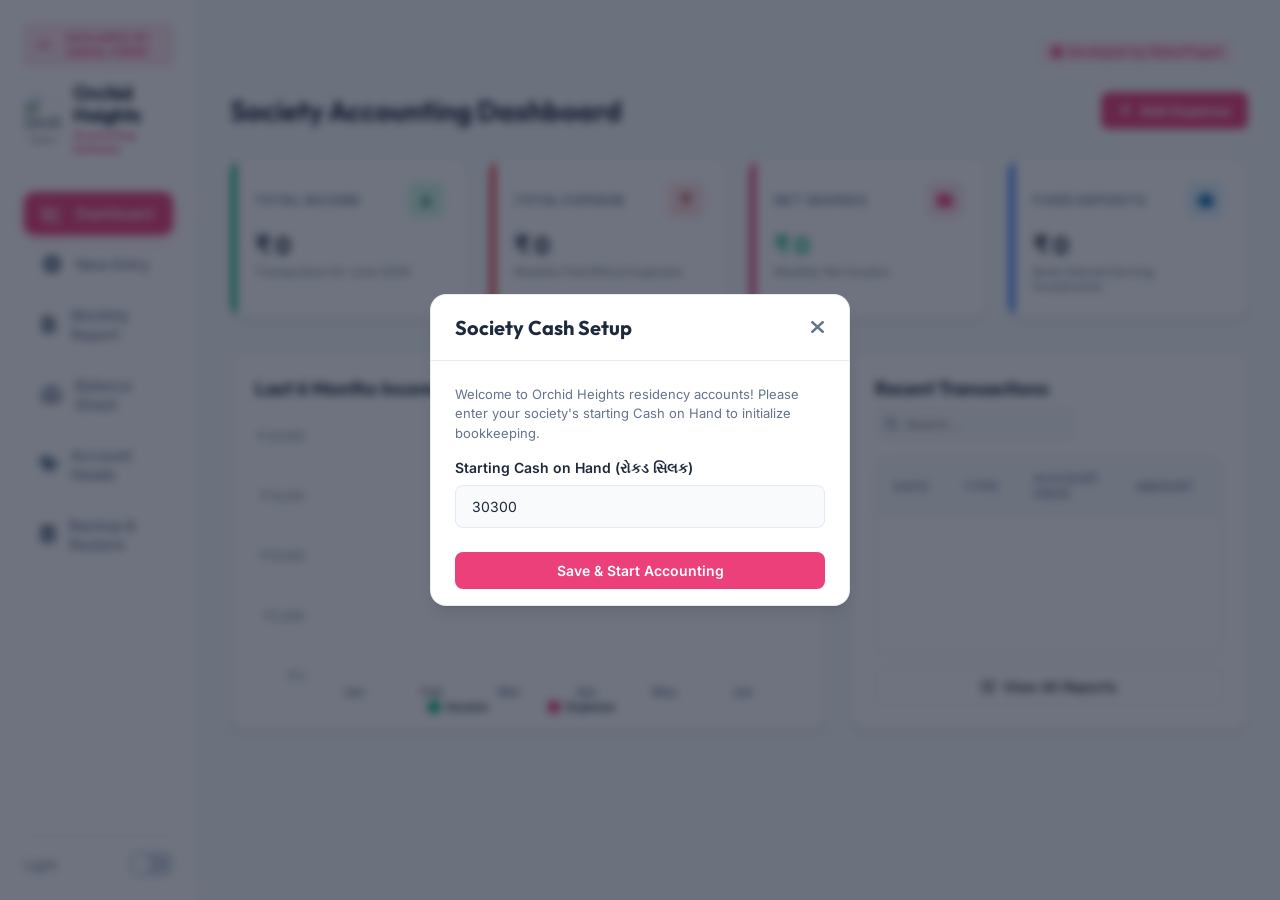
==== index.html @ fc035789 "Initial commit of Orchid Heights Accounting codebase" ====
<!DOCTYPE html>
<html lang="en">
<head>
    <meta charset="UTF-8">
    <meta name="viewport" content="width=device-width, initial-scale=1.0">
    <title>🌸 Orchid Heights Accounting Software</title>
    <!-- Icons and Font Linkages -->
    <link rel="stylesheet" href="https://cdnjs.cloudflare.com/ajax/libs/font-awesome/6.4.0/css/all.min.css">
    <link rel="stylesheet" href="css/style.css">
    
    <!-- SheetJS CDN for Excel (.xlsx) sheet parsing and creation -->
    <script src="https://cdn.jsdelivr.net/npm/xlsx@0.18.5/dist/xlsx.full.min.js"></script>
    
    <!-- jsPDF and jspdf-autotable CDN for PDF generation and preview -->
    <script src="https://cdnjs.cloudflare.com/ajax/libs/jspdf/2.5.1/jspdf.umd.min.js"></script>
    <script src="https://cdnjs.cloudflare.com/ajax/libs/jspdf-autotable/3.5.31/jspdf.plugin.autotable.min.js"></script>
    
    <!-- SEO Meta Tags -->
    <meta name="description" content="Orchid Heights Society Accounting Software - Manage monthly expenses, income, bill scanning, WhatsApp reports, and balance sheets.">
    <meta name="author" content="Antigravity AI">
</head>
<body>

    <div class="app-container">
        
        <!-- Sidebar Navigation (Desktop) -->
        <aside class="sidebar">
            <!-- Developer Credit Badge -->
            <div class="developer-credit-top">
                <i class="fas fa-code"></i> Devloped by Rahul Popat
            </div>
            
            <div class="sidebar-header">
                <div class="logo-container">
                    <!-- Relative path to uploaded logo asset in brain folder -->
                    <img src="../../brain/225c9f60-c27f-466e-a355-582c6ebd7961/media__1782475273284.jpg" alt="Orchid Heights Logo" id="sidebar-logo">
                </div>
                <div class="brand-info">
                    <span class="brand-text" data-translate="app_title">Orchid Heights</span>
                    <span class="brand-tagline" data-translate="app_tagline">Accounting Software</span>
                </div>
            </div>
            
            <ul class="nav-menu">
                <li class="nav-item active" data-tab="dashboard">
                    <a><i class="fas fa-chart-line"></i> <span data-translate="nav_dashboard">Dashboard</span></a>
                </li>
                <li class="nav-item" data-tab="entry">
                    <a><i class="fas fa-plus-circle"></i> <span data-translate="nav_entry">New Entry</span></a>
                </li>
                <li class="nav-item" data-tab="reports">
                    <a><i class="fas fa-file-invoice-dollar"></i> <span data-translate="nav_reports">Monthly Report</span></a>
                </li>
                <li class="nav-item" data-tab="balance">
                    <a><i class="fas fa-balance-scale"></i> <span data-translate="nav_balance">Balance Sheet</span></a>
                </li>
                <li class="nav-item" data-tab="heads">
                    <a><i class="fas fa-tags"></i> <span data-translate="nav_heads">Account Heads</span></a>
                </li>
                <li class="nav-item" data-tab="backup">
                    <a><i class="fas fa-database"></i> <span data-translate="nav_backup">Backup / Restore</span></a>
                </li>
            </ul>
            
            <div class="sidebar-footer">
                <!-- Theme Toggle -->
                <div class="theme-toggle-container">
                    <span id="theme-text" data-translate="theme_light">Theme</span>
                    <label class="switch">
                        <input type="checkbox" id="theme-checkbox">
                        <span class="slider"></span>
                    </label>
                </div>
            </div>
        </aside>

        <!-- Mobile Bottom Nav -->
        <nav class="mobile-nav">
            <a class="mobile-nav-item active" data-tab="dashboard">
                <i class="fas fa-chart-line"></i>
                <span data-translate="nav_dashboard">Dashboard</span>
            </a>
            <a class="mobile-nav-item" data-tab="entry">
                <i class="fas fa-plus-circle"></i>
                <span data-translate="nav_entry">New Entry</span>
            </a>
            <a class="mobile-nav-item" data-tab="reports">
                <i class="fas fa-file-invoice-dollar"></i>
                <span data-translate="nav_reports">Report</span>
            </a>
            <a class="mobile-nav-item" data-tab="balance">
                <i class="fas fa-balance-scale"></i>
                <span data-translate="nav_balance">Balance Sheet</span>
            </a>
        </nav>

        <!-- Main Content Area -->
        <main class="main-content">
            <!-- Top Header Developer Banner -->
            <div class="app-top-header no-print">
                <span class="dev-tag"><i class="fas fa-check-circle"></i> Devloped by Rahul Popat</span>
            </div>
            
            <!-- SECTION 1: DASHBOARD -->
            <section id="section-dashboard" class="page-section active">
                <div class="content-header">
                    <h1 class="page-title" data-translate="dashboard_title">Society Accounting Dashboard</h1>
                    <div class="header-actions">
                        <button class="btn btn-primary" onclick="switchTab('entry')">
                            <i class="fas fa-plus"></i> <span data-translate="action_add_expense">Add Expense</span>
                        </button>
                    </div>
                </div>

                <!-- Stats Summary Cards -->
                <div class="summary-grid">
                    <div class="card">
                        <div class="card-accent income"></div>
                        <div class="card-header">
                            <span class="card-title" data-translate="total_income">Total Income</span>
                            <div class="card-icon income"><i class="fas fa-arrow-down"></i></div>
                        </div>
                        <div class="card-value" id="stat-income">₹ 0</div>
                        <div class="card-desc" id="dashboard-month-desc">Current Month Transactions</div>
                    </div>

                    <div class="card">
                        <div class="card-accent expense"></div>
                        <div class="card-header">
                            <span class="card-title" data-translate="total_expense">Total Expense</span>
                            <div class="card-icon expense"><i class="fas fa-arrow-up"></i></div>
                        </div>
                        <div class="card-value" id="stat-expense">₹ 0</div>
                        <div class="card-desc">Monthly Paid Bills & Expenses</div>
                    </div>

                    <div class="card">
                        <div class="card-accent savings"></div>
                        <div class="card-header">
                            <span class="card-title" data-translate="net_savings">Net Savings</span>
                            <div class="card-icon savings"><i class="fas fa-wallet"></i></div>
                        </div>
                        <div class="card-value" id="stat-savings">₹ 0</div>
                        <div class="card-desc">Monthly Net Surplus</div>
                    </div>

                    <div class="card">
                        <div class="card-accent fd"></div>
                        <div class="card-header">
                            <span class="card-title" data-translate="fd_investments">Fixed Deposits</span>
                            <div class="card-icon fd"><i class="fas fa-piggy-bank"></i></div>
                        </div>
                        <div class="card-value" id="stat-fd">₹ 0</div>
                        <div class="card-desc">Bank Interest Earning Investments</div>
                    </div>
                </div>

                <!-- Graphs and Recent transactions -->
                <div class="dashboard-grid">
                    <div class="card chart-card">
                        <h3 data-translate="chart_title">Last 6 Months Income vs Expense</h3>
                        <div id="chart-container" class="chart-container">
                            <!-- SVG Chart injected by JS -->
                        </div>
                    </div>

                    <div class="card" style="display: flex; flex-direction: column;">
                        <div style="display: flex; justify-content: space-between; align-items: center; margin-bottom: 16px; flex-wrap: wrap; gap: 8px;">
                            <h3 data-translate="recent_transactions" style="margin-bottom: 0;">Recent Transactions</h3>
                            <div class="search-input-wrapper" style="position: relative; display: flex; align-items: center; width: 200px;">
                                <i class="fas fa-search" style="position: absolute; left: 10px; color: var(--text-muted); font-size: 13px;"></i>
                                <input type="text" id="dashboard-search-input" class="form-control" placeholder="Search..." style="padding-left: 30px; font-size: 13px; padding-top: 6px; padding-bottom: 6px; margin-bottom: 0; height: 32px; width: 100%;">
                            </div>
                        </div>
                        <div class="table-responsive" style="flex-grow: 1; margin-top: 0;">
                            <table style="width: 100%;">
                                <thead>
                                    <tr>
                                        <th data-translate="col_date">Date</th>
                                        <th data-translate="col_type">Type</th>
                                        <th data-translate="col_head">Head</th>
                                        <th data-translate="col_amount">Amount</th>
                                        <th data-translate="col_mode">Mode</th>
                                        <th data-translate="col_desc">Description</th>
                                    </tr>
                                </thead>
                                <tbody id="recent-transactions-list">
                                    <!-- Dynamic rows loaded from localStorage -->
                                </tbody>
                            </table>
                        </div>
                        <button class="btn btn-secondary" style="margin-top: 12px; width: 100%; justify-content: center;" onclick="switchTab('reports')">
                            <i class="fas fa-list"></i> View All Reports
                        </button>
                    </div>
                </div>
            </section>

            <!-- SECTION 2: TRANSACTION ENTRY -->
            <section id="section-entry" class="page-section">
                <div class="content-header">
                    <h1 class="page-title" data-translate="entry_title">Add / Edit Transaction Entry</h1>
                </div>

                <div class="dashboard-grid" style="grid-template-columns: 1.2fr 1fr;">
                    
                    <!-- Entry Form -->
                    <div class="card">
                        <form id="tx-form">
                            <div class="form-grid">
                                <div class="form-group">
                                    <label for="tx-type" data-translate="entry_type">Transaction Type</label>
                                    <select id="tx-type" class="form-control">
                                        <option value="expense" data-translate="type_expense" selected>Expense</option>
                                        <option value="income" data-translate="type_income">Income</option>
                                    </select>
                                </div>

                                <div class="form-group">
                                    <label for="tx-head" data-translate="select_head">Select Account Head</label>
                                    <select id="tx-head" class="form-control" required>
                                        <!-- Loaded by JS -->
                                    </select>
                                </div>

                                <div class="form-group">
                                    <label for="tx-amount" data-translate="amount_label">Amount (₹)</label>
                                    <input type="number" id="tx-amount" class="form-control" placeholder="1000" min="1" step="any" required>
                                </div>

                                <div class="form-group">
                                    <label for="tx-date" data-translate="date_label">Date</label>
                                    <input type="date" id="tx-date" class="form-control" required>
                                </div>

                                <div class="form-group">
                                    <label for="tx-payment-mode" data-translate="payment_mode">Payment Mode</label>
                                    <select id="tx-payment-mode" class="form-control">
                                        <option value="Bank: CBI" selected>Central Bank of India</option>
                                        <option value="Bank: JCOM">The Junagadh Commercial Co-Operative Bank Ltd.</option>
                                        <option value="Cash" data-translate="mode_cash">Cash On Hand</option>
                                        <option value="FD" data-translate="mode_fd">FD Investment</option>
                                    </select>
                                </div>

                                <div class="form-group">
                                    <label for="tx-ref" data-translate="reference_label">Cheque / Transaction No. (Optional)</label>
                                    <input type="text" id="tx-ref" class="form-control" placeholder="TXN-10029">
                                </div>

                                <div class="form-group full-width">
                                    <label for="tx-desc" data-translate="description_label">Description / Notes</label>
                                    <textarea id="tx-desc" class="form-control" placeholder="Enter transaction details or comments..."></textarea>
                                </div>
                            </div>

                            <div style="display: flex; gap: 12px; margin-top: 24px;">
                                <button type="submit" id="btn-submit-tx" class="btn btn-primary" data-translate="btn_save">Save Entry</button>
                                <button type="button" id="btn-cancel-tx" class="btn btn-secondary" data-translate="btn_cancel">Cancel</button>
                                <button type="button" id="btn-delete-tx" class="btn btn-secondary" style="display: none; background-color: var(--danger-light); color: var(--danger-dark); border-color: var(--danger-light);" data-translate="btn_delete">Delete Entry</button>
                            </div>
                        </form>
                    </div>

                    <!-- Bill Scanning Widget -->
                    <div class="card" style="position: relative; display: flex; flex-direction: column;">
                        <h3 style="margin-bottom: 12px;" data-translate="action_scan_bill">Scan Bill</h3>
                        <p style="font-size: 13px; color: var(--text-muted); margin-bottom: 20px;">
                            Upload an image of a bill or receipt. Our automatic scanner will process it to extract the transaction date, amount, and category, and pre-fill the form automatically.
                        </p>
                        
                        <div class="upload-container" id="upload-droparea">
                            <!-- Scanner Progress overlay during scanning -->
                            <div class="scanner-overlay" id="scanner-overlay">
                                <div class="laser-bar"></div>
                                <i class="fas fa-microchip" style="font-size: 40px; color: #10b981; animation: pulse 1.5s infinite;"></i>
                                <div class="scanner-text" id="scanner-text">Processing bill...</div>
                                <div class="scanner-progress">
                                    <div class="scanner-progress-bar" id="scanner-progress-bar"></div>
                                </div>
                            </div>
                            
                            <i class="fas fa-cloud-upload-alt upload-icon"></i>
                            <span style="font-weight: 600;" data-translate="bill_scan_helper">Drag bill here or click to upload</span>
                            <span style="font-size: 12px; color: var(--text-muted);">PNG, JPG, JPEG (Max 5MB)</span>
                            <input type="file" id="tx-file" style="display: none;" accept="image/*">
                        </div>

                        <!-- Scan preview image -->
                        <div class="preview-container" id="preview-container">
                            <button class="remove-preview" id="remove-preview-btn"><i class="fas fa-times"></i></button>
                            <img id="preview-img" src="" alt="Bill Preview">
                        </div>
                    </div>
                </div>
            </section>

            <!-- SECTION 3: REPORTS -->
            <section id="section-reports" class="page-section">
                <div class="content-header">
                    <h1 class="page-title" data-translate="reports_title">Monthly Reports & Statements</h1>
                    
                    <!-- Exporters & Print -->
                    <div class="header-actions">
                        <button class="btn btn-secondary" id="btn-view-pdf-report">
                            <i class="fas fa-file-pdf" style="color: #ef4444;"></i> <span>View PDF Report</span>
                        </button>
                        <button class="btn btn-secondary" id="btn-print-report" onclick="window.print()">
                            <i class="fas fa-print"></i> <span data-translate="print_report">Print Report</span>
                        </button>
                        <button class="btn btn-success" id="btn-copy-whatsapp" onclick="copyWhatsAppSummary()">
                            <i class="fab fa-whatsapp"></i> <span data-translate="btn_copy_whatsapp">Copy WhatsApp Text</span>
                        </button>
                        <button class="btn btn-primary" id="btn-download-whatsapp" onclick="downloadWhatsAppReportImage()">
                            <i class="fas fa-image"></i> <span data-translate="btn_download_whatsapp">Download WhatsApp Image</span>
                        </button>
                    </div>
                </div>

                <div class="card">
                    <!-- Society Logo & Header in Report -->
                    <div style="display: flex; align-items: center; gap: 16px; margin-bottom: 24px; padding-bottom: 16px; border-bottom: 1px solid var(--border-color);">
                        <img src="../../brain/225c9f60-c27f-466e-a355-582c6ebd7961/media__1782475273284.jpg" alt="Orchid Heights Logo" id="report-logo" style="width: 55px; height: 55px; object-fit: contain; border-radius: 8px; border: 1px solid var(--border-color); background: #fff; padding: 2px;">
                        <div>
                            <h2 style="font-size: 20px; font-weight: 700; color: var(--text-main); margin: 0;" data-translate="report_society_title">Orchid Heights Residency</h2>
                            <p style="font-size: 13px; color: var(--text-muted); margin: 2px 0 0 0;" id="report-month-title">Monthly Account Statement</p>
                        </div>
                    </div>

                    <!-- Search Input Bar -->
                    <div style="display: flex; flex-direction: column; gap: 16px; margin-bottom: 24px;" class="no-print">
                        <div class="search-input-wrapper" style="position: relative; display: flex; align-items: center; width: 100%;">
                            <i class="fas fa-search" style="position: absolute; left: 14px; color: var(--text-muted);"></i>
                            <input type="text" id="report-search-input" class="form-control" placeholder="કોઈપણ એન્ટ્રી સર્ચ કરો (Search date, category, amount, payment mode, description)..." style="padding-left: 40px; margin-bottom: 0; width: 100%; height: 42px;">
                        </div>
                    </div>

                    <!-- Filters -->
                    <div class="filter-row" style="display: flex; gap: 16px; align-items: center; flex-wrap: wrap; margin-bottom: 24px;">
                        <div style="display: flex; align-items: center; gap: 8px;">
                            <label for="filter-from-date">From Date</label>
                            <input type="date" id="filter-from-date" class="filter-control">
                        </div>
                        
                        <div style="display: flex; align-items: center; gap: 8px;">
                            <label for="filter-to-date">To Date</label>
                            <input type="date" id="filter-to-date" class="filter-control">
                        </div>

                        <div style="display: flex; align-items: center; gap: 8px;" class="no-print">
                            <label for="filter-head">Filter by Head</label>
                            <select id="filter-head" class="filter-control" style="min-width: 180px;">
                                <option value="">All Categories</option>
                            </select>
                        </div>
                        
                        <button id="btn-apply-date-filter" class="btn btn-secondary" style="padding: 8px 16px; height: 38px; display: flex; align-items: center; gap: 6px;">
                            <i class="fas fa-filter"></i> Apply Filter
                        </button>
                        
                        <button id="btn-show-cash-setup" class="btn btn-secondary no-print" style="padding: 8px 16px; height: 38px; display: flex; align-items: center; gap: 6px;">
                            <i class="fas fa-wallet"></i> Set Opening Cash
                        </button>

                        <div style="display: flex; gap: 8px; flex-wrap: wrap;" class="no-print">
                            <button id="btn-print-cash-ledger" class="btn btn-secondary" style="padding: 8px 16px; height: 38px; display: flex; align-items: center; gap: 6px;" onclick="printLedger('ledger_cash')">
                                <i class="fas fa-print"></i> Print Cash Ledger
                            </button>
                            <button id="btn-print-cbi-ledger" class="btn btn-secondary" style="padding: 8px 16px; height: 38px; display: flex; align-items: center; gap: 6px;" onclick="printLedger('ledger_bank_cbi')">
                                <i class="fas fa-print"></i> Print CBI Bank Ledger
                            </button>
                            <button id="btn-print-jcom-ledger" class="btn btn-secondary" style="padding: 8px 16px; height: 38px; display: flex; align-items: center; gap: 6px;" onclick="printLedger('ledger_bank_jcom')">
                                <i class="fas fa-print"></i> Print JCOM Bank Ledger
                            </button>
                        </div>
                    </div>

                    <!-- Mini Month Statistics Summary banner -->
                    <div class="summary-grid" style="grid-template-columns: repeat(3, 1fr); margin-bottom: 24px; gap: 12px;">
                        <div class="card" style="padding: 16px; text-align: center; border-radius: 8px;">
                            <span style="font-size: 11px; color: var(--text-muted); text-transform: uppercase;" data-translate="total_income">Total Income</span>
                            <div style="font-size: 20px; font-weight: 700; color: var(--success); margin-top: 4px;" id="rep-total-income">₹ 0</div>
                        </div>
                        <div class="card" style="padding: 16px; text-align: center; border-radius: 8px;">
                            <span style="font-size: 11px; color: var(--text-muted); text-transform: uppercase;" data-translate="total_expense">Total Expense</span>
                            <div style="font-size: 20px; font-weight: 700; color: var(--danger); margin-top: 4px;" id="rep-total-expense">₹ 0</div>
                        </div>
                        <div class="card" style="padding: 16px; text-align: center; border-radius: 8px;">
                            <span style="font-size: 11px; color: var(--text-muted); text-transform: uppercase;" data-translate="net_savings">Net Savings</span>
                            <div style="font-size: 20px; font-weight: 700; margin-top: 4px;" id="rep-net-savings">₹ 0</div>
                        </div>
                    </div>

                    <!-- Main Report Table -->
                    <div style="display: flex; justify-content: space-between; align-items: center; margin-top: 16px;">
                        <h4 data-translate="recent_transactions">Transaction Details</h4>
                        <span style="font-size: 12px; color: var(--primary); font-weight: 600;"><i class="fas fa-info-circle"></i> Click row to edit transaction entry</span>
                    </div>
                    
                    <div class="table-responsive">
                        <table style="width: 100%;">
                            <thead>
                                <tr id="reports-table-header-row">
                                    <th data-translate="col_date">Date</th>
                                    <th data-translate="col_type">Type</th>
                                    <th data-translate="col_head">Account Head</th>
                                    <th data-translate="col_amount">Amount</th>
                                    <th data-translate="col_mode">Mode</th>
                                    <th data-translate="col_desc">Description / Notes</th>
                                    <th>Cash Bal</th>
                                    <th>CBI Bal</th>
                                    <th>JCOM Bal</th>
                                    <th style="text-align: center;" data-translate="col_bill">Bill File</th>
                                </tr>
                            </thead>
                            <tbody id="reports-table-body">
                                <!-- Loaded dynamically -->
                            </tbody>
                        </table>
                    </div>
                    
                    <div id="no-transactions-alert" style="display: none; padding: 40px 20px; text-align: center; color: var(--text-muted);" data-translate="no_transactions">
                        No transactions recorded in this month.
                    </div>
                </div>
            </section>

            <!-- SECTION 4: BALANCE SHEET -->
            <section id="section-balance" class="page-section">
                <div class="content-header">
                    <h1 class="page-title" data-translate="balance_title">Year-End Balance Sheet</h1>
                    <div class="header-actions">
                        <button class="btn btn-secondary" id="print-balance-sheet">
                            <i class="fas fa-print"></i> <span data-translate="print_sheet">Print Balance Sheet</span>
                        </button>
                    </div>
                </div>

                <div class="balance-sheet-container">
                    
                    <!-- Print header metadata -->
                    <div class="print-header">
                        <img src="../../brain/225c9f60-c27f-466e-a355-582c6ebd7961/media__1782475273284.jpg" alt="Orchid Heights Logo" id="balance-logo">
                        <div class="print-header-text">
                            <h2 data-translate="balance_society_title">ORCHID HEIGHTS RESIDENCY</h2>
                            <h3 data-translate="balance_society_subtitle">Year-End Balance Sheet & Financial Statements</h3>
                            <p id="balance-period-title">Financial Year: 2026-27 (01-04-2026 to 31-03-2027)</p>
                        </div>
                    </div>

                    <!-- Filters for Balance Sheet -->
                    <div class="filter-row no-print" style="display: flex; gap: 16px; align-items: center; flex-wrap: wrap; margin-bottom: 20px; border-bottom: 1px solid var(--border-color); padding-bottom: 16px;">
                        <div style="display: flex; align-items: center; gap: 8px;">
                            <label for="balance-from-date">From Date</label>
                            <input type="date" id="balance-from-date" class="filter-control">
                        </div>
                        
                        <div style="display: flex; align-items: center; gap: 8px;">
                            <label for="balance-to-date">To Date</label>
                            <input type="date" id="balance-to-date" class="filter-control">
                        </div>
                        
                        <button id="btn-apply-balance-filter" class="btn btn-secondary" style="padding: 8px 16px; height: 38px; display: flex; align-items: center; gap: 6px;">
                            <i class="fas fa-filter"></i> Apply Filter
                        </button>
                    </div>

                    <div style="display: flex; justify-content: space-between; align-items: center; border-bottom: 1px solid var(--border-color); padding-bottom: 12px;" class="no-print">
                        <div>
                            <span>Report Period</span>: <strong id="balance-screen-period">01-04-2026 to 31-03-2027</strong>
                        </div>
                        <div id="tally-indicator">
                            <!-- Tallied message loaded dynamically -->
                        </div>
                    </div>

                    <div class="balance-sheet-grid">
                        
                        <!-- Liabilities Side -->
                        <div>
                            <div class="balance-sheet-section-title">
                                <span data-translate="liabilities">Liabilities & Funds</span>
                                <span data-translate="col_amount">Amount</span>
                            </div>
                            
                            <table class="balance-sheet-table">
                                <tbody id="liab-table-body">
                                    <!-- Loaded by JS -->
                                </tbody>
                            </table>
                            
                            <table class="balance-sheet-table" style="margin-top: auto;">
                                <tr class="total-row">
                                    <td data-translate="total">Total</td>
                                    <td style="text-align: right;" id="liab-total">₹ 0</td>
                                </tr>
                            </table>
                        </div>

                        <!-- Assets Side -->
                        <div>
                            <div class="balance-sheet-section-title">
                                <span data-translate="assets">Assets & Receivables</span>
                                <span data-translate="col_amount">Amount</span>
                            </div>
                            
                            <table class="balance-sheet-table">
                                <tbody id="assets-table-body">
                                    <!-- Loaded by JS -->
                                </tbody>
                            </table>
                            
                            <table class="balance-sheet-table">
                                <tr class="total-row">
                                    <td data-translate="total">Total</td>
                                    <td style="text-align: right;" id="assets-total">₹ 0</td>
                                </tr>
                            </table>
                        </div>
                    </div>

                    <!-- Detailed Category Breakdown (Income & Expense Ledger Totals) -->
                    <div class="balance-sheet-details-section">
                        <h3 class="details-section-title">
                            Detailed Income & Expenditure Statement (Category Wise)
                        </h3>
                        <div class="balance-sheet-grid">
                            <!-- Income Heads Total -->
                            <div>
                                <div class="balance-sheet-section-title category-title-income">
                                    <span>Income Categories</span>
                                    <span>Total Amount</span>
                                </div>
                                <table class="balance-sheet-table">
                                    <tbody id="detailed-income-heads-tbody">
                                        <!-- Populated dynamically -->
                                    </tbody>
                                </table>
                            </div>
                            <!-- Expense Heads Total -->
                            <div>
                                <div class="balance-sheet-section-title category-title-expense">
                                    <span>Expense Categories</span>
                                    <span>Total Amount</span>
                                </div>
                                <table class="balance-sheet-table">
                                    <tbody id="detailed-expense-heads-tbody">
                                        <!-- Populated dynamically -->
                                    </tbody>
                                </table>
                            </div>
                        </div>
                    </div>

                    <!-- Chronological Transaction Register (General Ledger) -->
                    <div class="balance-sheet-ledger-section">
                        <h3 class="details-section-title">
                            Detailed Transaction Register (All Entries)
                        </h3>
                        <div class="table-responsive">
                            <table style="width: 100%;">
                                <thead>
                                    <tr>
                                        <th>Date</th>
                                        <th>Type</th>
                                        <th>Account Head</th>
                                        <th>Amount</th>
                                        <th>Mode</th>
                                        <th>Description / Reference</th>
                                    </tr>
                                </thead>
                                <tbody id="balance-sheet-ledger-tbody">
                                    <!-- Populated dynamically -->
                                </tbody>
                            </table>
                        </div>
                    </div>
                </div>

                <!-- Opening Balances config panel -->
                <div class="card no-print" style="margin-top: 24px;">
                    <h3 style="margin-bottom: 16px;" data-translate="opening_title">Opening Balance Setup (01-April 2026)</h3>
                    <form id="opening-balances-form">
                        <div class="form-grid" style="grid-template-columns: repeat(4, 1fr);">
                            <div class="form-group">
                                <label for="op-cash">Set Cash (Cash in Hand)</label>
                                <input type="number" id="op-cash" class="form-control" value="0">
                            </div>
                            <div class="form-group">
                                <label for="op-bank-cbi">Set CBI Bank Balance</label>
                                <input type="number" id="op-bank-cbi" class="form-control" value="0">
                            </div>
                            <div class="form-group">
                                <label for="op-bank-jcom">Set JCOM Bank Balance</label>
                                <input type="number" id="op-bank-jcom" class="form-control" value="0">
                            </div>
                            <div class="form-group">
                                <label for="op-fd">Set Fixed Deposit (FD)</label>
                                <input type="number" id="op-fd" class="form-control" value="0">
                            </div>
                        </div>
                        <button type="submit" class="btn btn-secondary" style="margin-top: 16px;" data-translate="btn_update">Update Balances</button>
                    </form>
                </div>
            </section>

            <!-- SECTION 5: ACCOUNT HEADS SETUP -->
            <section id="section-heads" class="page-section">
                <div class="content-header">
                    <h1 class="page-title" data-translate="heads_title">Income & Expense Heads Management</h1>
                </div>

                <div class="category-manager-grid">
                    
                    <!-- Add Category Head Form -->
                    <div class="card" style="height: fit-content;">
                        <h3 style="margin-bottom: 16px;">Add New Category</h3>
                        <form id="head-form">
                            <div class="form-group" style="margin-bottom: 14px;">
                                <label for="head-type">Category Type</label>
                                <select id="head-type" class="form-control">
                                    <option value="expense" selected>Expense</option>
                                    <option value="income">Income</option>
                                </select>
                            </div>

                            <div class="form-group" style="margin-bottom: 14px;">
                                <label for="head-name-en">Category Name (English)</label>
                                <input type="text" id="head-name-en" class="form-control" placeholder="e.g. Security Salary" required>
                            </div>

                            <div class="form-group" style="margin-bottom: 20px;">
                                <label for="head-color" data-translate="head_color">Color Code</label>
                                <input type="color" id="head-color" class="form-control" style="height: 45px; padding: 4px;" value="#ec407a">
                            </div>

                            <button type="submit" class="btn btn-primary" style="width: 100%; justify-content: center;" data-translate="btn_add_head">Add Category Head</button>
                        </form>
                    </div>

                    <!-- Category Lists Display -->
                    <div style="display: flex; flex-direction: column; gap: 24px;">
                        
                        <!-- Income Heads Card -->
                        <div class="card">
                            <h3 data-translate="income_heads_list">Income Heads List</h3>
                            <div class="category-list" id="income-heads-list">
                                <!-- Loaded dynamically -->
                            </div>
                        </div>

                        <!-- Expense Heads Card -->
                        <div class="card">
                            <h3 data-translate="expense_heads_list">Expense Heads List</h3>
                            <div class="category-list" id="expense-heads-list">
                                <!-- Loaded dynamically -->
                            </div>
                        </div>
                    </div>
                </div>
            </section>

            <!-- SECTION 6: BACKUP & RESTORE -->
            <section id="section-backup" class="page-section">
                <div class="content-header">
                    <h1 class="page-title" data-translate="backup_title">Excel Data Backup & Restore</h1>
                </div>

                <div class="four-column-grid">
                    
                    <!-- General Excel Importer -->
                    <div class="card" style="height: fit-content; text-align: center; padding: 40px 24px; border-color: rgba(16, 185, 129, 0.4);">
                        <i class="fas fa-file-excel" style="font-size: 56px; color: var(--success); margin-bottom: 20px;"></i>
                        <h3 style="margin-bottom: 12px;">General Excel Import</h3>
                        <p style="font-size: 14px; color: var(--text-muted); margin-bottom: 24px;">
                            તમારી સોસાયટીના હિસાબની એક્સેલ ફાઇલ અપલોડ કરો. ખાતાના હેડ (heads) અને વ્યવહાર એન્ટ્રીઓ આપમેળે ઇમ્પોર્ટ થશે.
                        </p>
                        <input type="file" id="general-excel-file" class="form-control" accept=".xlsx, .xls" required style="margin-bottom: 16px;">
                        <button type="button" class="btn btn-success" style="width: 100%; justify-content: center; background-color: var(--success);" id="btn-import-general-excel">
                            <i class="fas fa-upload"></i> General Excel Upload
                        </button>
                    </div>

                    <!-- Member deposits import -->
                    <div class="card" style="height: fit-content; text-align: center; padding: 40px 24px;">
                        <i class="fas fa-users" style="font-size: 56px; color: var(--primary); margin-bottom: 20px;"></i>
                        <h3 style="margin-bottom: 12px;">Import Member Deposits</h3>
                        <p style="font-size: 14px; color: var(--text-muted); margin-bottom: 24px;">
                            Upload the society's member deposits Excel sheet (`Orchid_Heights_Accounts_2026_06 (JUNE - JULY).xlsx`) to automatically record maintenance deposits.
                        </p>
                        <input type="file" id="member-deposits-file" class="form-control" accept=".xlsx, .xls" required style="margin-bottom: 16px;">
                        <button type="button" class="btn btn-primary" style="width: 100%; justify-content: center;" id="btn-import-member-deposits">
                            <i class="fas fa-file-excel"></i> Import Member Deposits
                        </button>
                    </div>

                    <!-- Backup download -->
                    <div class="card" style="height: fit-content; text-align: center; padding: 40px 24px;">
                        <i class="fas fa-file-excel" style="font-size: 56px; color: #10b981; margin-bottom: 20px;"></i>
                        <h3 style="margin-bottom: 12px;">Export Excel Backup</h3>
                        <p style="font-size: 14px; color: var(--text-muted); margin-bottom: 24px;">
                            Download all transaction entries and account categories as a Microsoft Excel (.xlsx) spreadsheet for local storage, audits, or analysis.
                        </p>
                        <button class="btn btn-success" style="width: 100%; justify-content: center; background-color: #10b981;" id="btn-export-backup">
                            <i class="fas fa-file-download"></i> Download Excel Backup (.xlsx)
                        </button>
                    </div>

                    <!-- Backup restore upload -->
                    <div class="card" style="height: fit-content; text-align: center; padding: 40px 24px;">
                        <i class="fas fa-file-import" style="font-size: 56px; color: var(--primary); margin-bottom: 20px;"></i>
                        <h3 style="margin-bottom: 12px;">Import Excel Upload</h3>
                        <p style="font-size: 14px; color: var(--text-muted); margin-bottom: 24px;">
                            Restore your accounting data by uploading an Excel backup spreadsheet (.xlsx or .xls). Warning: This will overwrite your current local database.
                        </p>
                        <form id="backup-import-form">
                            <input type="file" id="backup-file-input" class="form-control" accept=".xlsx, .xls" required style="margin-bottom: 16px;">
                            <button type="submit" class="btn btn-primary" style="width: 100%; justify-content: center;">
                                <i class="fas fa-file-excel"></i> Restore Excel Upload (.xlsx)
                            </button>
                        </form>
                    </div>

                    <!-- Logo Setup Card -->
                    <div class="card" style="height: fit-content; text-align: center; padding: 40px 24px;">
                        <i class="fas fa-image" style="font-size: 56px; color: var(--primary); margin-bottom: 20px;"></i>
                        <h3 style="margin-bottom: 12px;">Society Logo Setup</h3>
                        <p style="font-size: 14px; color: var(--text-muted); margin-bottom: 24px;">
                            Upload the society logo (.png or .jpg) to display it on the downloaded WhatsApp report card.
                        </p>
                        <div id="logo-status-container" style="margin-bottom: 16px; font-size: 13px; font-weight: 600; min-height: 20px;">
                            <!-- Loaded by JS -->
                        </div>
                        <input type="file" id="logo-file-input" class="form-control" accept="image/*" style="display: none;">
                        <button type="button" class="btn btn-primary" style="width: 100%; justify-content: center;" id="btn-upload-logo">
                            <i class="fas fa-upload"></i> Upload Logo
                        </button>
                    </div>

                    <!-- Delete All Entries -->
                    <div class="card" style="height: fit-content; text-align: center; padding: 40px 24px; border-color: rgba(239, 68, 68, 0.4);">
                        <i class="fas fa-trash-alt" style="font-size: 56px; color: var(--danger); margin-bottom: 20px;"></i>
                        <h3 style="margin-bottom: 12px;">Clear All Transactions</h3>
                        <p style="font-size: 14px; color: var(--text-muted); margin-bottom: 24px;">
                            Permanently delete all society income and expense transactions. Warning: This action is irreversible and cannot be undone.
                        </p>
                        <button class="btn btn-secondary" style="width: 100%; justify-content: center; background-color: var(--danger); color: white; border: none;" id="btn-clear-all-tx">
                            <i class="fas fa-exclamation-triangle"></i> Clear All Transactions
                        </button>
                    </div>
                </div>
            </section>
        </main>
    </div>

    <!-- MODAL 1: TRANSACTION EDIT POPUP -->
    <div class="modal-overlay" id="edit-modal">
        <div class="modal-content">
            <div class="modal-header">
                <h3 class="modal-title" data-translate="edit_entry">Edit Entry</h3>
                <button class="close-modal" id="edit-modal-close"><i class="fas fa-times"></i></button>
            </div>
            <div class="modal-body">
                <form id="edit-tx-form">
                    <input type="hidden" id="edit-tx-id">
                    
                    <div class="form-grid">
                        <div class="form-group">
                            <label for="edit-tx-type" data-translate="entry_type">Transaction Type</label>
                            <select id="edit-tx-type" class="form-control">
                                <option value="expense" data-translate="type_expense">Expense</option>
                                <option value="income" data-translate="type_income">Income</option>
                            </select>
                        </div>

                        <div class="form-group">
                            <label for="edit-tx-head" data-translate="select_head">Account Head</label>
                            <select id="edit-tx-head" class="form-control" required>
                                <!-- Loaded by JS -->
                            </select>
                        </div>

                        <div class="form-group">
                            <label for="edit-tx-amount" data-translate="amount_label">Amount (₹)</label>
                            <input type="number" id="edit-tx-amount" class="form-control" required min="1" step="any">
                        </div>

                        <div class="form-group">
                            <label for="edit-tx-date" data-translate="date_label">Date</label>
                            <input type="date" id="edit-tx-date" class="form-control" required>
                        </div>

                        <div class="form-group">
                            <label for="edit-tx-payment-mode" data-translate="payment_mode">Payment Mode</label>
                            <select id="edit-tx-payment-mode" class="form-control">
                                <option value="Bank: CBI">Central Bank of India</option>
                                <option value="Bank: JCOM">The Junagadh Commercial Co-Operative Bank Ltd.</option>
                                <option value="Cash" data-translate="mode_cash">Cash On Hand</option>
                                <option value="FD" data-translate="mode_fd">FD Investment</option>
                            </select>
                        </div>

                        <div class="form-group">
                            <label for="edit-tx-ref" data-translate="reference_label">Cheque / Transaction No.</label>
                            <input type="text" id="edit-tx-ref" class="form-control">
                        </div>

                        <div class="form-group full-width">
                            <label for="edit-tx-desc" data-translate="description_label">Description / Notes</label>
                            <textarea id="edit-tx-desc" class="form-control"></textarea>
                        </div>
                    </div>

                    <!-- Bill image preview in edit mode -->
                    <div class="preview-container" id="edit-preview-container" style="max-height: 180px; margin-top: 16px;">
                        <img id="edit-preview-img" src="" alt="Bill Preview">
                    </div>
                </form>
            </div>
            <div class="modal-footer">
                <button type="button" class="btn btn-secondary" style="background-color: var(--danger-light); color: var(--danger-dark); border-color: var(--danger-light); margin-right: auto;" id="edit-modal-delete">
                    <i class="fas fa-trash-alt"></i> <span data-translate="btn_delete">Delete Entry</span>
                </button>
                <button type="submit" form="edit-tx-form" class="btn btn-primary" data-translate="btn_update">Update & Save</button>
                <button type="button" class="btn btn-secondary" id="edit-modal-cancel" data-translate="btn_cancel">Cancel</button>
            </div>
        </div>
    </div>

    <!-- MODAL 2: BILL VIEWER -->
    <div class="modal-overlay" id="bill-viewer-modal">
        <div class="modal-content" style="max-width: 600px; max-height: 85vh;">
            <div class="modal-header">
                <h3 class="modal-title" data-translate="col_bill">Bill File Viewer</h3>
                <button class="close-modal" id="bill-viewer-close"><i class="fas fa-times"></i></button>
            </div>
            <div class="modal-body" style="background-color: #1e293b; display: flex; align-items: center; justify-content: center; padding: 12px; height: 450px;">
                <img id="viewer-img" src="" alt="Bill Receipt View" style="max-width: 100%; max-height: 100%; object-fit: contain; box-shadow: 0 4px 10px rgba(0,0,0,0.5);">
            </div>
        </div>
    </div>

    <!-- MODAL 3: CATEGORY EDIT POPUP -->
    <div class="modal-overlay" id="category-edit-modal">
        <div class="modal-content" style="max-width: 450px;">
            <div class="modal-header">
                <h3 class="modal-title">Edit Category</h3>
                <button class="close-modal" id="cat-edit-modal-close"><i class="fas fa-times"></i></button>
            </div>
            <div class="modal-body">
                <form id="cat-edit-form">
                    <input type="hidden" id="edit-cat-id">
                    <input type="hidden" id="edit-cat-type">
                    
                    <div class="form-group" style="margin-bottom: 14px;">
                        <label for="edit-cat-name">Category Name (English)</label>
                        <input type="text" id="edit-cat-name" class="form-control" required>
                    </div>

                    <div class="form-group" style="margin-bottom: 14px;">
                        <label for="edit-cat-color">Color Code</label>
                        <input type="color" id="edit-cat-color" class="form-control" style="height: 45px; padding: 4px;">
                    </div>
                </form>
            </div>
            <div class="modal-footer">
                <button type="submit" form="cat-edit-form" class="btn btn-primary">Update Category</button>
                <button type="button" class="btn btn-secondary" id="cat-edit-modal-cancel">Cancel</button>
            </div>
        </div>
    </div>

    <!-- MODAL 4: OPENING CASH SETUP -->
    <div class="modal-overlay" id="opening-cash-modal">
        <div class="modal-content" style="max-width: 420px;">
            <div class="modal-header">
                <h3 class="modal-title">Society Cash Setup</h3>
                <button class="close-modal" id="opening-cash-modal-close"><i class="fas fa-times"></i></button>
            </div>
            <form id="opening-cash-setup-form">
                <div class="modal-body">
                    <p style="font-size: 13px; color: var(--text-muted); margin-bottom: 16px; line-height: 1.5;">
                        Welcome to Orchid Heights residency accounts! Please enter your society's starting Cash on Hand to initialize bookkeeping.
                    </p>
                    <div class="form-group">
                        <label for="setup-cash-input">Starting Cash on Hand (રોકડ સિલક)</label>
                        <input type="number" id="setup-cash-input" class="form-control" placeholder="e.g. 30300" required min="0" step="any">
                    </div>
                </div>
                <div class="modal-footer" style="padding-top: 0; border-top: none;">
                    <button type="submit" class="btn btn-primary" style="width: 100%; justify-content: center;">Save & Start Accounting</button>
                </div>
            </form>
        </div>
    </div>

    <!-- MODAL 4: PDF VIEWER -->
    <div class="modal-overlay" id="pdf-viewer-modal">
        <div class="modal-content" style="max-width: 950px; width: 95%; height: 90vh; display: flex; flex-direction: column;">
            <div class="modal-header">
                <h3 class="modal-title"><i class="fas fa-file-pdf" style="color: #ef4444; margin-right: 8px;"></i>PDF Report Preview</h3>
                <button class="close-modal" id="pdf-viewer-close"><i class="fas fa-times"></i></button>
            </div>
            <div class="modal-body" style="flex-grow: 1; padding: 0; position: relative; height: calc(90vh - 70px); background: #525659;">
                <iframe id="pdf-viewer-iframe" style="width: 100%; height: 100%; border: none;"></iframe>
            </div>
        </div>
    </div>

    <!-- MODAL 5: DATE RANGE PROMPT -->
    <div class="modal-overlay" id="date-prompt-modal">
        <div class="modal-content" style="max-width: 450px;">
            <div class="modal-header">
                <h3 class="modal-title"><i class="fas fa-calendar-alt" style="color: var(--primary); margin-right: 8px;"></i>અહેવાલ તારીખ ગાળો (Date Range Query)</h3>
                <button class="close-modal" id="date-prompt-modal-close"><i class="fas fa-times"></i></button>
            </div>
            <form id="date-prompt-setup-form">
                <div class="modal-body">
                    <p style="font-size: 13px; color: var(--text-muted); margin-bottom: 16px; line-height: 1.5;">
                        રિપોર્ટિંગમાં કઈ તારીખ થી કઈ તારીખ સુધીની વિગતો જોઈએ છે તે પસંદ કરો:
                    </p>
                    <div class="form-grid" style="grid-template-columns: 1fr 1fr; gap: 12px; margin-bottom: 16px;">
                        <div class="form-group">
                            <label for="prompt-from-date">શરૂઆતની તારીખ</label>
                            <input type="date" id="prompt-from-date" class="form-control" required>
                        </div>
                        <div class="form-group">
                            <label for="prompt-to-date">અંતિમ તારીખ</label>
                            <input type="date" id="prompt-to-date" class="form-control" required>
                        </div>
                    </div>
                    <div class="quick-dates-grid" style="display: grid; grid-template-columns: repeat(3, 1fr); gap: 8px; margin-bottom: 8px;">
                        <button type="button" class="btn btn-secondary px-2 py-1" style="font-size: 11px; justify-content: center; background-color: var(--bg-app);" onclick="setPromptQuickDates('this_month')">આ માસ (This Month)</button>
                        <button type="button" class="btn btn-secondary px-2 py-1" style="font-size: 11px; justify-content: center; background-color: var(--bg-app);" onclick="setPromptQuickDates('last_month')">ગયો માસ (Last Month)</button>
                        <button type="button" class="btn btn-secondary px-2 py-1" style="font-size: 11px; justify-content: center; background-color: var(--bg-app);" onclick="setPromptQuickDates('fy_2026')">FY 2026-27</button>
                    </div>
                </div>
                <div class="modal-footer" style="padding-top: 0; border-top: none;">
                    <button type="submit" class="btn btn-primary" style="width: 100%; justify-content: center;">અહેવાલ જુઓ (View Report)</button>
                </div>
            </form>
        </div>
    </div>

    <!-- MODAL 6: EXCEL COLUMN MAPPER -->
    <div class="modal-overlay" id="excel-mapper-modal">
        <div class="modal-content" style="max-width: 500px;">
            <div class="modal-header">
                <h3 class="modal-title"><i class="fas fa-table" style="color: var(--success); margin-right: 8px;"></i>Excel કોલમ મેપિંગ (Map Columns)</h3>
                <button class="close-modal" id="excel-mapper-modal-close"><i class="fas fa-times"></i></button>
            </div>
            <form id="excel-mapper-setup-form">
                <div class="modal-body">
                    <p style="font-size: 13.5px; color: var(--text-muted); margin-bottom: 16px; line-height: 1.5;">
                        Excel ફાઇલમાંથી સાચો ડેટા વાંચવા માટે કૃપા કરીને નીચેની વિગતો કઈ કોલમમાં છે તે દર્શાવો.
                    </p>
                    <div class="form-grid" style="grid-template-columns: 1fr; gap: 12px; margin-bottom: 16px;" id="mapper-selects-container">
                        <!-- Dropdowns populated by JS -->
                    </div>
                </div>
                <div class="modal-footer" style="padding-top: 0; border-top: none;">
                    <button type="submit" class="btn btn-success" style="width: 100%; justify-content: center; background-color: var(--success); color: white; border: none;">ડેટા ઇમ્પોર્ટ કરો (Import Data)</button>
                </div>
            </form>
        </div>
    </div>

    <!-- TOAST NOTIFICATION CONTAINER -->
    <div class="toast-notification" id="toast">
        <i class="toast-icon fas fa-check-circle" id="toast-icon"></i>
        <span id="toast-text">Entry saved successfully!</span>
    </div>

    <!-- Application Script bindings -->
    <script src="js/data.js"></script>
    <script src="js/ocr.js"></script>
    <script src="js/canvas-export.js"></script>
    <script src="js/app.js"></script>

</body>
</html>
---- css/style.css ----
/* css/style.css */

@import url('https://fonts.googleapis.com/css2?family=Inter:wght@300;400;500;600;700&family=Outfit:wght@300;400;500;600;700;800&display=swap');

/* Color Variables & Theme Tokens */
:root {
    --primary: #ec407a;
    --primary-hover: #d81b60;
    --primary-light: #fce4ec;
    --primary-glow: rgba(236, 64, 122, 0.2);
    
    --success: #10b981;
    --success-light: #d1fae5;
    --success-dark: #065f46;
    
    --danger: #ef4444;
    --danger-light: #fee2e2;
    --danger-dark: #991b1b;
    
    --warning: #f59e0b;
    --info: #3b82f6;

    /* Light Theme Defaults */
    --bg-app: #f8fafc;
    --bg-sidebar: #ffffff;
    --bg-card: rgba(255, 255, 255, 0.85);
    --border-color: rgba(226, 232, 240, 0.8);
    
    --text-main: #1e293b;
    --text-muted: #64748b;
    --text-white: #ffffff;
    
    --shadow-sm: 0 1px 2px 0 rgb(0 0 0 / 0.05);
    --shadow-md: 0 4px 6px -1px rgb(0 0 0 / 0.08), 0 2px 4px -2px rgb(0 0 0 / 0.08);
    --shadow-lg: 0 10px 15px -3px rgb(0 0 0 / 0.08), 0 4px 6px -4px rgb(0 0 0 / 0.08);
    --glass-blur: blur(12px);
}

/* Dark Theme Overrides */
[data-theme="dark"] {
    --bg-app: #0f172a;
    --bg-sidebar: #1e293b;
    --bg-card: rgba(30, 41, 59, 0.7);
    --border-color: rgba(71, 85, 105, 0.4);
    
    --text-main: #f1f5f9;
    --text-muted: #94a3b8;
    
    --shadow-sm: 0 1px 2px 0 rgb(0 0 0 / 0.3);
    --shadow-md: 0 4px 6px -1px rgb(0 0 0 / 0.4), 0 2px 4px -2px rgb(0 0 0 / 0.4);
    --shadow-lg: 0 10px 15px -3px rgb(0 0 0 / 0.4), 0 4px 6px -4px rgb(0 0 0 / 0.4);
    --primary-light: #2d1c24;
}

/* CSS Reset & General Styles */
* {
    margin: 0;
    padding: 0;
    box-sizing: border-box;
    font-family: 'Inter', sans-serif;
    transition: background-color 0.25s ease, border-color 0.25s ease;
}

body {
    background-color: var(--bg-app);
    color: var(--text-main);
    min-height: 100vh;
    display: flex;
    overflow-x: hidden;
}

h1, h2, h3, h4, .brand-text {
    font-family: 'Outfit', sans-serif;
    font-weight: 700;
}

button, input, select, textarea {
    outline: none;
}

/* App Container Layout */
.app-container {
    display: flex;
    width: 100vw;
    height: 100vh;
    overflow: hidden;
}

/* Sidebar Navigation */
.sidebar {
    width: 280px;
    background-color: var(--bg-sidebar);
    border-right: 1px solid var(--border-color);
    display: flex;
    flex-direction: column;
    padding: 24px;
    height: 100%;
    z-index: 10;
}

.sidebar-header {
    display: flex;
    align-items: center;
    gap: 12px;
    margin-bottom: 36px;
}

.logo-container {
    width: 48px;
    height: 48px;
    border-radius: 12px;
    overflow: hidden;
    background-color: #fff;
    display: flex;
    align-items: center;
    justify-content: center;
    box-shadow: var(--shadow-sm);
    border: 1px solid var(--border-color);
}

.logo-container img {
    width: 100%;
    height: 100%;
    object-fit: contain;
}

.brand-info {
    display: flex;
    flex-direction: column;
}

.brand-text {
    font-size: 20px;
    color: var(--text-main);
    letter-spacing: -0.5px;
    line-height: 1.1;
}

.brand-tagline {
    font-size: 11px;
    color: var(--primary);
    font-weight: 600;
    margin-top: 2px;
}

.nav-menu {
    list-style: none;
    display: flex;
    flex-direction: column;
    gap: 8px;
    flex-grow: 1;
}

.nav-item a {
    display: flex;
    align-items: center;
    gap: 12px;
    padding: 12px 16px;
    color: var(--text-muted);
    text-decoration: none;
    font-size: 15px;
    font-weight: 500;
    border-radius: 10px;
    cursor: pointer;
    transition: all 0.2s ease;
}

.nav-item a i {
    font-size: 18px;
    width: 24px;
    display: flex;
    align-items: center;
    justify-content: center;
}

.nav-item a:hover {
    color: var(--primary);
    background-color: var(--primary-light);
}

.nav-item.active a {
    color: var(--text-white);
    background-color: var(--primary);
    box-shadow: 0 4px 14px 0 var(--primary-glow);
}

.sidebar-footer {
    display: flex;
    flex-direction: column;
    gap: 16px;
    padding-top: 16px;
    border-top: 1px solid var(--border-color);
}

.lang-toggle-container, .theme-toggle-container {
    display: flex;
    align-items: center;
    justify-content: space-between;
    font-size: 14px;
    color: var(--text-muted);
}

/* Switch Styles */
.switch {
    position: relative;
    display: inline-block;
    width: 44px;
    height: 24px;
}

.switch input {
    opacity: 0;
    width: 0;
    height: 0;
}

.slider {
    position: absolute;
    cursor: pointer;
    top: 0;
    left: 0;
    right: 0;
    bottom: 0;
    background-color: #cbd5e1;
    transition: .3s;
    border-radius: 24px;
}

.slider:before {
    position: absolute;
    content: "";
    height: 18px;
    width: 18px;
    left: 3px;
    bottom: 3px;
    background-color: white;
    transition: .3s;
    border-radius: 50%;
}

input:checked + .slider {
    background-color: var(--primary);
}

input:checked + .slider:before {
    transform: translateX(20px);
}

/* Main Content Area */
.main-content {
    flex-grow: 1;
    padding: 32px;
    overflow-y: auto;
    height: 100%;
}

/* Header Action Row */
.content-header {
    display: flex;
    justify-content: space-between;
    align-items: center;
    margin-bottom: 28px;
}

.page-title {
    font-size: 28px;
    font-weight: 700;
    color: var(--text-main);
}

.header-actions {
    display: flex;
    gap: 12px;
}

/* Button UI Components */
.btn {
    display: inline-flex;
    align-items: center;
    gap: 8px;
    padding: 10px 18px;
    border-radius: 8px;
    font-size: 14px;
    font-weight: 600;
    cursor: pointer;
    border: none;
    transition: all 0.2s ease;
}

.btn:active {
    transform: scale(0.97);
}

.btn-primary {
    background-color: var(--primary);
    color: var(--text-white);
}

.btn-primary:hover {
    background-color: var(--primary-hover);
    box-shadow: 0 4px 12px 0 var(--primary-glow);
}

.btn-secondary {
    background-color: var(--bg-sidebar);
    color: var(--text-main);
    border: 1px solid var(--border-color);
}

.btn-secondary:hover {
    background-color: var(--bg-app);
}

.btn-success {
    background-color: var(--success);
    color: var(--text-white);
}

.btn-success:hover {
    background-color: #059669;
}

/* Page Sections (Tab Content) */
.page-section {
    display: none;
}

.page-section.active {
    display: block;
    animation: fadeIn 0.3s ease-out;
}

@keyframes fadeIn {
    from { opacity: 0; transform: translateY(10px); }
    to { opacity: 1; transform: translateY(0); }
}

/* Dashboard Summary Cards Grid */
.summary-grid {
    display: grid;
    grid-template-columns: repeat(4, 1fr);
    gap: 20px;
    margin-bottom: 32px;
}

.card {
    background-color: var(--bg-card);
    backdrop-filter: var(--glass-blur);
    -webkit-backdrop-filter: var(--glass-blur);
    border: 1px solid var(--border-color);
    border-radius: 16px;
    padding: 24px;
    box-shadow: var(--shadow-md);
    position: relative;
    overflow: hidden;
}

.card-accent {
    position: absolute;
    top: 0;
    left: 0;
    width: 6px;
    height: 100%;
}

.card-accent.income { background-color: var(--success); }
.card-accent.expense { background-color: var(--danger); }
.card-accent.savings { background-color: var(--primary); }
.card-accent.fd { background-color: var(--info); }

.card-header {
    display: flex;
    justify-content: space-between;
    align-items: center;
    margin-bottom: 12px;
}

.card-title {
    font-size: 13px;
    font-weight: 600;
    color: var(--text-muted);
    text-transform: uppercase;
    letter-spacing: 0.5px;
}

.card-icon {
    width: 36px;
    height: 36px;
    border-radius: 8px;
    display: flex;
    align-items: center;
    justify-content: center;
    font-size: 16px;
}

.card-icon.income { background-color: var(--success-light); color: var(--success-dark); }
.card-icon.expense { background-color: var(--danger-light); color: var(--danger-dark); }
.card-icon.savings { background-color: var(--primary-light); color: var(--primary); }
.card-icon.fd { background-color: #e0f2fe; color: #0369a1; }

.card-value {
    font-size: 24px;
    font-weight: 700;
    color: var(--text-main);
    font-family: 'Outfit', sans-serif;
}

.card-desc {
    font-size: 12px;
    color: var(--text-muted);
    margin-top: 4px;
}

/* Dashboard Bottom Grid (Chart & Recent Transactions) */
.dashboard-grid {
    display: grid;
    grid-template-columns: 1.5fr 1fr;
    gap: 24px;
}

.chart-card {
    height: 380px;
    display: flex;
    flex-direction: column;
}

.chart-container {
    flex-grow: 1;
    position: relative;
    width: 100%;
    height: 100%;
    margin-top: 16px;
}

/* Form Styles */
.form-grid {
    display: grid;
    grid-template-columns: 1fr 1fr;
    gap: 20px;
    margin-bottom: 20px;
}

.form-group {
    display: flex;
    flex-direction: column;
    gap: 8px;
}

.form-group.full-width {
    grid-column: span 2;
}

label {
    font-size: 14px;
    font-weight: 600;
    color: var(--text-main);
}

.form-control {
    background-color: var(--bg-app);
    border: 1px solid var(--border-color);
    padding: 12px 16px;
    border-radius: 8px;
    color: var(--text-main);
    font-size: 14px;
    width: 100%;
}

.form-control:focus {
    border-color: var(--primary);
    box-shadow: 0 0 0 3px var(--primary-glow);
}

textarea.form-control {
    resize: vertical;
    min-height: 100px;
}

/* Custom Upload Button & Camera styles */
.upload-container {
    border: 2px dashed var(--border-color);
    border-radius: 12px;
    padding: 24px;
    text-align: center;
    cursor: pointer;
    background-color: var(--bg-app);
    transition: all 0.2s ease;
    display: flex;
    flex-direction: column;
    align-items: center;
    gap: 12px;
}

.upload-container:hover {
    border-color: var(--primary);
    background-color: var(--primary-light);
}

.upload-icon {
    font-size: 32px;
    color: var(--primary);
}

.preview-container {
    position: relative;
    width: 100%;
    max-height: 220px;
    border-radius: 8px;
    overflow: hidden;
    margin-top: 12px;
    display: none;
    border: 1px solid var(--border-color);
}

.preview-container img {
    width: 100%;
    height: 100%;
    object-fit: contain;
    background-color: #000;
}

.remove-preview {
    position: absolute;
    top: 8px;
    right: 8px;
    background-color: rgba(239, 68, 68, 0.9);
    color: #fff;
    border: none;
    width: 28px;
    height: 28px;
    border-radius: 50%;
    cursor: pointer;
    display: flex;
    align-items: center;
    justify-content: center;
    font-size: 14px;
}

/* Scanner Animation Overlay */
.scanner-overlay {
    position: absolute;
    top: 0;
    left: 0;
    width: 100%;
    height: 100%;
    background-color: rgba(15, 23, 42, 0.85);
    display: none;
    align-items: center;
    justify-content: center;
    flex-direction: column;
    color: #fff;
    z-index: 5;
    border-radius: 12px;
}

.laser-bar {
    position: absolute;
    top: 0;
    left: 0;
    width: 100%;
    height: 4px;
    background: linear-gradient(to right, transparent, #10b981, transparent);
    box-shadow: 0 0 8px 2px #10b981;
    animation: scanLaser 2s linear infinite;
}

@keyframes scanLaser {
    0% { top: 0%; }
    50% { top: 100%; }
    100% { top: 0%; }
}

.scanner-text {
    font-size: 16px;
    font-weight: 600;
    margin-top: 12px;
    color: #10b981;
    text-shadow: 0 0 6px rgba(16, 185, 129, 0.5);
    text-align: center;
    padding: 0 16px;
}

.scanner-progress {
    width: 60%;
    height: 6px;
    background-color: rgba(255, 255, 255, 0.2);
    border-radius: 4px;
    overflow: hidden;
    margin-top: 12px;
}

.scanner-progress-bar {
    width: 0%;
    height: 100%;
    background-color: #10b981;
    transition: width 0.15s ease;
}

/* Tables & Lists */
.table-responsive {
    width: 100%;
    overflow-x: auto;
    margin-top: 16px;
    border-radius: 12px;
    border: 1px solid var(--border-color);
    box-shadow: var(--shadow-sm);
}

table {
    width: 100%;
    border-collapse: collapse;
    text-align: left;
    background-color: var(--bg-sidebar);
}

th, td {
    padding: 14px 18px;
    font-size: 14px;
    border-bottom: 1px solid var(--border-color);
}

th {
    background-color: var(--bg-app);
    color: var(--text-muted);
    font-weight: 600;
    text-transform: uppercase;
    font-size: 12px;
    letter-spacing: 0.5px;
}

tr:last-child td {
    border-bottom: none;
}

tbody tr {
    cursor: pointer;
    transition: background-color 0.15s ease;
}

tbody tr:hover {
    background-color: var(--primary-light);
}

/* Badges for categories and modes */
.badge {
    display: inline-flex;
    align-items: center;
    gap: 6px;
    padding: 4px 10px;
    border-radius: 20px;
    font-size: 12px;
    font-weight: 600;
}

.badge-income {
    background-color: var(--success-light);
    color: var(--success-dark);
}

.badge-expense {
    background-color: var(--danger-light);
    color: var(--danger-dark);
}

.badge-contra {
    background-color: #e0f2fe;
    color: #0369a1;
}

/* Modal styling (For editable entry popup & scanning) */
.modal-overlay {
    position: fixed;
    top: 0;
    left: 0;
    width: 100vw;
    height: 100vh;
    background-color: rgba(15, 23, 42, 0.6);
    backdrop-filter: blur(4px);
    z-index: 100;
    display: none;
    align-items: center;
    justify-content: center;
    padding: 20px;
}

.modal-content {
    background-color: var(--bg-sidebar);
    border: 1px solid var(--border-color);
    border-radius: 16px;
    box-shadow: var(--shadow-lg);
    width: 100%;
    max-width: 650px;
    max-height: 90vh;
    overflow-y: auto;
    animation: modalSlideUp 0.3s cubic-bezier(0.16, 1, 0.3, 1);
    display: flex;
    flex-direction: column;
}

@keyframes modalSlideUp {
    from { transform: translateY(30px); opacity: 0; }
    to { transform: translateY(0); opacity: 1; }
}

.modal-header {
    display: flex;
    justify-content: space-between;
    align-items: center;
    padding: 20px 24px;
    border-bottom: 1px solid var(--border-color);
}

.modal-title {
    font-size: 20px;
    font-weight: 700;
    color: var(--text-main);
}

.close-modal {
    background: none;
    border: none;
    font-size: 20px;
    color: var(--text-muted);
    cursor: pointer;
}

.close-modal:hover {
    color: var(--text-main);
}

.modal-body {
    padding: 24px;
}

.modal-footer {
    padding: 16px 24px;
    border-top: 1px solid var(--border-color);
    display: flex;
    justify-content: flex-end;
    gap: 12px;
}

/* Category Manager Layout */
.category-manager-grid {
    display: grid;
    grid-template-columns: 1fr 1fr;
    gap: 24px;
}

.three-column-grid {
    display: grid;
    grid-template-columns: repeat(3, 1fr);
    gap: 24px;
}

.four-column-grid {
    display: grid;
    grid-template-columns: repeat(auto-fit, minmax(240px, 1fr));
    gap: 24px;
}

@media (max-width: 1200px) {
    .four-column-grid {
        grid-template-columns: repeat(2, 1fr);
    }
}

.category-list {
    display: flex;
    flex-direction: column;
    gap: 10px;
    margin-top: 16px;
    max-height: 400px;
    overflow-y: auto;
    padding-right: 8px;
}

.category-item {
    display: flex;
    align-items: center;
    justify-content: space-between;
    padding: 12px 16px;
    border-radius: 10px;
    border: 1px solid var(--border-color);
    background-color: var(--bg-sidebar);
}

.category-info {
    display: flex;
    align-items: center;
    gap: 12px;
}

.category-color-dot {
    width: 14px;
    height: 14px;
    border-radius: 50%;
}

.category-delete-btn {
    background: none;
    border: none;
    color: var(--danger);
    cursor: pointer;
    font-size: 16px;
    padding: 4px;
    border-radius: 4px;
}

.category-delete-btn:hover {
    background-color: var(--danger-light);
}

.category-edit-btn {
    background: none;
    border: none;
    color: var(--primary);
    cursor: pointer;
    font-size: 16px;
    padding: 4px;
    border-radius: 4px;
}

.category-edit-btn:hover {
    background-color: var(--primary-light);
}

/* Balance Sheet Page Styling */
.balance-sheet-container {
    background-color: var(--bg-sidebar);
    border: 1px solid var(--border-color);
    border-radius: 16px;
    padding: 32px;
    margin-top: 16px;
    box-shadow: var(--shadow-md);
    overflow-x: auto; /* Enable scroll for narrow screens */
}

.print-header {
    display: flex;
    align-items: center;
    gap: 16px;
    margin-bottom: 24px;
    border-bottom: 1px solid var(--border-color);
    padding-bottom: 16px;
}

.print-header img {
    width: 55px;
    height: 55px;
    object-fit: contain;
    border-radius: 8px;
    border: 1px solid var(--border-color);
    background: #fff;
    padding: 2px;
}

.print-header-text {
    text-align: left;
}

.print-header-text h2 {
    font-size: 20px;
    font-weight: 700;
    color: var(--text-main);
    margin: 0;
}

.print-header-text h3 {
    font-size: 13px;
    color: var(--text-muted);
    margin: 2px 0 0 0;
}

.print-header-text p {
    font-size: 12px;
    color: var(--text-muted);
    margin: 2px 0 0 0;
}

.balance-sheet-grid {
    display: grid;
    grid-template-columns: 1fr 1fr;
    gap: 40px;
    margin-top: 24px;
    min-width: 750px; /* Enforce side-by-side T-format */
}

.balance-sheet-grid > div:first-child {
    border-right: 1px solid var(--border-color);
    padding-right: 20px;
}

.balance-sheet-section-title {
    border-bottom: 2px solid var(--primary);
    padding-bottom: 8px;
    font-size: 18px;
    font-weight: 700;
    color: var(--text-main);
    display: flex;
    justify-content: space-between;
}

.balance-sheet-table {
    width: 100%;
    margin-top: 12px;
}

.balance-sheet-table td {
    padding: 10px 8px;
    font-size: 14px;
}

.balance-sheet-table tr.total-row td {
    border-top: 1.5px solid var(--text-main);
    border-bottom: 4px double var(--text-main);
    font-weight: 700;
    color: var(--text-main);
}

/* Filters UI */
.filter-row {
    display: flex;
    gap: 16px;
    margin-bottom: 20px;
    flex-wrap: wrap;
    align-items: center;
}

.filter-control {
    background-color: var(--bg-sidebar);
    border: 1px solid var(--border-color);
    padding: 8px 12px;
    border-radius: 6px;
    color: var(--text-main);
    font-size: 14px;
}

/* Notification banner */
.toast-notification {
    position: fixed;
    bottom: 24px;
    right: -350px;
    width: 320px;
    background-color: var(--text-main);
    color: var(--bg-sidebar);
    padding: 16px 20px;
    border-radius: 12px;
    box-shadow: var(--shadow-lg);
    display: flex;
    align-items: center;
    gap: 12px;
    z-index: 1000;
    transition: right 0.3s cubic-bezier(0.16, 1, 0.3, 1);
    font-size: 14px;
    font-weight: 500;
}

.toast-notification.active {
    right: 24px;
}

.toast-icon {
    font-size: 18px;
}

.toast-icon.success { color: var(--success); }
.toast-icon.error { color: var(--danger); }

/* SVG Chart Bar classes */
.chart-bar {
    cursor: pointer;
    transition: fill 0.2s ease, opacity 0.2s ease;
}

.chart-bar:hover {
    opacity: 0.85;
}

/* Mobile Bottom Nav */
.mobile-nav {
    display: none;
    position: fixed;
    bottom: 0;
    left: 0;
    width: 100%;
    background-color: var(--bg-sidebar);
    border-top: 1px solid var(--border-color);
    z-index: 50;
    justify-content: space-around;
    padding: 8px 0;
    box-shadow: 0 -2px 10px rgba(0,0,0,0.05);
}

.mobile-nav-item {
    display: flex;
    flex-direction: column;
    align-items: center;
    gap: 4px;
    color: var(--text-muted);
    font-size: 10px;
    text-decoration: none;
    cursor: pointer;
    flex-grow: 1;
}

.mobile-nav-item i {
    font-size: 18px;
}

.mobile-nav-item.active {
    color: var(--primary);
}

/* Print Styling */
@media print {
    @page {
        size: A4 portrait;
        margin: 12mm 12mm 12mm 12mm;
    }
    * {
        color-scheme: light !important;
        -webkit-print-color-adjust: exact !important;
        print-color-adjust: exact !important;
    }
    body {
        background-color: #ffffff !important;
        background: #ffffff !important;
        color: #000000 !important;
        width: 100% !important;
        height: auto !important;
    }
    .sidebar, .mobile-nav, .content-header, .filter-row, .header-actions, .no-print, button, input, select {
        display: none !important;
    }
    .main-content {
        padding: 0 !important;
        margin: 0 !important;
        overflow: visible !important;
        width: 100% !important;
        max-width: 100% !important;
    }
    .card, .balance-sheet-container {
        background-color: #ffffff !important;
        background: #ffffff !important;
        border: none !important;
        box-shadow: none !important;
        padding: 0 !important;
        margin: 0 !important;
        color: #000000 !important;
        width: 100% !important;
    }
    /* Force all text inside card, tables, descriptions, headers to print in solid black */
    td, th, p, span, div, h1, h2, h3, h4, strong, em, label {
        color: #000000 !important;
    }
    /* Force tables to display clean visible borders on white background */
    table {
        width: 100% !important;
        table-layout: auto !important;
        border-collapse: collapse !important;
        page-break-inside: auto !important;
    }
    tr {
        page-break-inside: avoid !important;
        page-break-after: auto !important;
    }
    thead {
        display: table-header-group !important;
    }
    th, td {
        border: 1px solid #333333 !important;
        padding: 8px 10px !important;
        font-size: 11px !important;
        word-break: break-word !important;
    }
    th {
        background-color: #f1f5f9 !important;
    }
    /* Adjust badges for clean black text and high contrast borders */
    .badge {
        border-radius: 4px !important;
        padding: 2px 6px !important;
    }
    .badge-income {
        border: 1px solid #10b981 !important;
        color: #065f46 !important;
        background-color: #e8f5e9 !important;
    }
    .badge-expense {
        border: 1px solid #ef4444 !important;
        color: #991b1b !important;
        background-color: #fee2e2 !important;
    }
    .badge-contra {
        border: 1px solid #0284c7 !important;
        color: #0369a1 !important;
        background-color: #e0f2fe !important;
    }
    .print-header {
        display: flex !important;
        align-items: center;
        justify-content: center;
        gap: 16px;
        margin-bottom: 24px;
        border-bottom: 2px solid #000000 !important;
        padding-bottom: 16px;
    }
    .print-header img {
        width: 60px !important;
        height: 60px !important;
        object-fit: contain !important;
        border: 1px solid #ccc !important;
        border-radius: 6px !important;
        padding: 2px !important;
        background: #ffffff !important;
    }
    .print-header-text {
        text-align: left;
    }
    .print-header-text h2 {
        margin: 0 !important;
        font-size: 20px !important;
        font-weight: 700 !important;
        color: #000000 !important;
    }
    .print-header-text h3 {
        margin: 2px 0 0 0 !important;
        font-size: 15px !important;
        font-weight: 600 !important;
        color: #000000 !important;
    }
    .print-header-text p {
        margin: 2px 0 0 0 !important;
        font-size: 12px !important;
        color: #000000 !important;
    }
    .balance-sheet-grid {
        grid-template-columns: 1fr 1fr;
        gap: 20px;
        min-width: 100% !important;
    }
    /* Page break adjustments for multi-page annual reporting */
    .balance-sheet-details-section {
        page-break-before: always !important;
        break-before: page !important;
        margin-top: 30px !important;
    }
    .balance-sheet-ledger-section {
        page-break-before: always !important;
        break-before: page !important;
        margin-top: 30px !important;
    }
}

/* Responsive Breakpoints */
@media (max-width: 1100px) {
    .summary-grid {
        grid-template-columns: repeat(2, 1fr);
    }
}

@media (max-width: 900px) {
    .app-container {
        flex-direction: column;
    }
    .sidebar {
        display: none; /* Hide standard sidebar on small screens */
    }
    .mobile-nav {
        display: flex; /* Show bottom bar on small screens */
    }
    .main-content {
        padding: 16px;
        padding-bottom: 80px; /* Space for mobile nav */
    }
    .dashboard-grid {
        grid-template-columns: 1fr;
    }
    .form-grid {
        grid-template-columns: 1fr;
    }
    .form-group.full-width {
        grid-column: span 1;
    }
    .category-manager-grid, .three-column-grid, .four-column-grid {
        grid-template-columns: 1fr;
    }
}

/* Developer Credits & Branding Styles */
.developer-credit-top {
    font-size: 11px;
    font-weight: 700;
    color: var(--primary);
    background-color: var(--primary-light);
    padding: 6px 12px;
    border-radius: 6px;
    text-align: center;
    margin-bottom: 16px;
    border: 1px solid rgba(236, 64, 122, 0.2);
    letter-spacing: 0.5px;
    text-transform: uppercase;
    display: flex;
    align-items: center;
    justify-content: center;
    gap: 6px;
}

.app-top-header {
    display: flex;
    justify-content: flex-end;
    align-items: center;
    padding: 8px 16px 16px 16px;
    margin-bottom: 12px;
    border-bottom: 1px solid var(--border-color);
}

.dev-tag {
    font-size: 12px;
    font-weight: 700;
    color: var(--primary);
    background-color: var(--primary-light);
    padding: 4px 10px;
    border-radius: 20px;
    letter-spacing: 0.3px;
    box-shadow: var(--shadow-sm);
    display: inline-flex;
    align-items: center;
    gap: 6px;
}

/* Search input additions */
.search-input-wrapper input:focus {
    border-color: var(--primary);
    box-shadow: 0 0 0 3px var(--primary-glow);
}

/* Date prompt and Excel mapper styling updates */
.quick-dates-grid button {
    transition: all 0.2s ease;
}
.quick-dates-grid button:hover {
    background-color: var(--primary-light) !important;
    color: var(--primary) !important;
    border-color: var(--primary) !important;
}

/* Print optimizations */
@media print {
    .app-top-header, .developer-credit-top {
        display: none !important;
    }
}
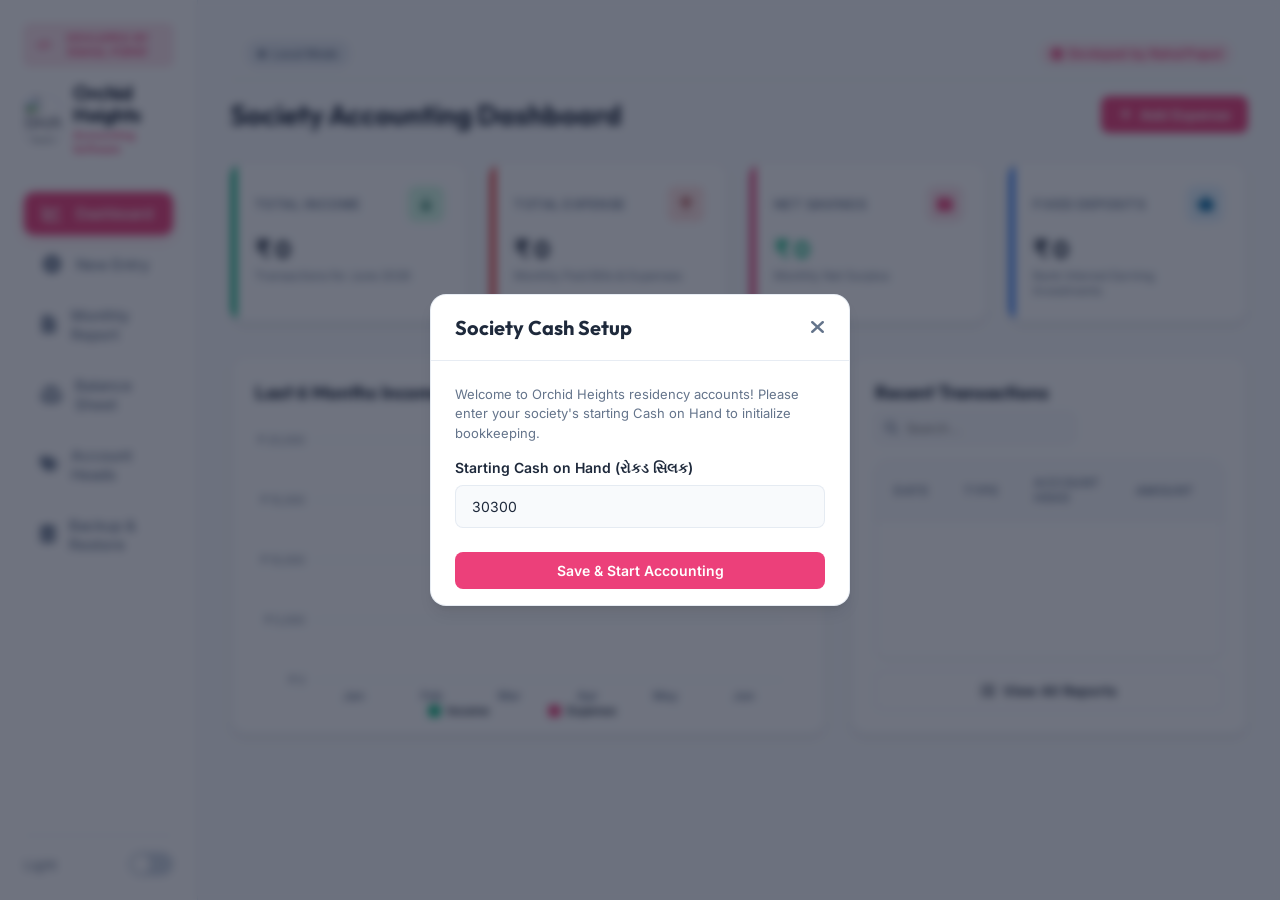
==== commit 9237b666: "Implement real-time cloud data sync using Firebase Firestore & Auth" ====
--- a/index.html
+++ b/index.html
@@ -14,6 +14,11 @@
     <!-- jsPDF and jspdf-autotable CDN for PDF generation and preview -->
     <script src="https://cdnjs.cloudflare.com/ajax/libs/jspdf/2.5.1/jspdf.umd.min.js"></script>
     <script src="https://cdnjs.cloudflare.com/ajax/libs/jspdf-autotable/3.5.31/jspdf.plugin.autotable.min.js"></script>
+    
+    <!-- Firebase SDK Compat Core, Firestore, and Auth -->
+    <script src="https://www.gstatic.com/firebasejs/10.8.0/firebase-app-compat.js"></script>
+    <script src="https://www.gstatic.com/firebasejs/10.8.0/firebase-firestore-compat.js"></script>
+    <script src="https://www.gstatic.com/firebasejs/10.8.0/firebase-auth-compat.js"></script>
     
     <!-- SEO Meta Tags -->
     <meta name="description" content="Orchid Heights Society Accounting Software - Manage monthly expenses, income, bill scanning, WhatsApp reports, and balance sheets.">
@@ -97,8 +102,12 @@
         <!-- Main Content Area -->
         <main class="main-content">
             <!-- Top Header Developer Banner -->
-            <div class="app-top-header no-print">
-                <span class="dev-tag"><i class="fas fa-check-circle"></i> Devloped by Rahul Popat</span>
+            <div class="app-top-header no-print" style="display: flex; justify-content: space-between; align-items: center; padding-bottom: 12px; margin-bottom: 16px;">
+                <div id="header-sync-indicator" class="sync-badge offline" style="cursor: pointer; display: flex; align-items: center; gap: 6px; font-size: 12px; font-weight: 600; padding: 6px 12px; border-radius: 12px; background: var(--border-color); color: var(--text-muted); transition: all 0.2s;">
+                    <span style="display: inline-block; width: 8px; height: 8px; border-radius: 50%; background: #94a3b8;" class="dot"></span>
+                    <span class="text">Local Mode</span>
+                </div>
+                <span class="dev-tag" style="margin-left: auto;"><i class="fas fa-check-circle"></i> Devloped by Rahul Popat</span>
             </div>
             
             <!-- SECTION 1: DASHBOARD -->
@@ -749,6 +758,36 @@
                         </button>
                     </div>
                 </div>
+
+                <!-- Cloud Sync Panel -->
+                <div class="card cloud-sync-card" style="margin-top: 24px; border-color: rgba(59, 130, 246, 0.4); text-align: left; padding: 24px;">
+                    <div style="display: flex; align-items: center; justify-content: space-between; flex-wrap: wrap; gap: 16px; border-bottom: 1px solid var(--border-color); padding-bottom: 16px; margin-bottom: 20px;">
+                        <div style="display: flex; align-items: center; gap: 12px;">
+                            <i class="fas fa-cloud" style="font-size: 28px; color: var(--primary);"></i>
+                            <div>
+                                <h3 style="margin: 0; font-size: 18px; color: var(--text-main);">Cloud Data Sync</h3>
+                                <p style="margin: 4px 0 0 0; font-size: 13px; color: var(--text-muted);">Sync database in real-time across all your devices.</p>
+                            </div>
+                        </div>
+                        <div id="cloud-sync-badge" class="sync-badge offline" style="display: flex; align-items: center; gap: 6px; font-size: 12px; font-weight: 600; padding: 4px 10px; border-radius: 12px; background: var(--border-color); color: var(--text-muted);">
+                            <span style="display: inline-block; width: 8px; height: 8px; border-radius: 50%; background: #94a3b8;" class="dot"></span>
+                            <span class="text">Offline / Local Mode</span>
+                        </div>
+                    </div>
+
+                    <div style="display: flex; align-items: center; justify-content: space-between; flex-wrap: wrap; gap: 16px;">
+                        <div style="flex: 1; min-width: 250px;">
+                            <p style="font-size: 14px; color: var(--text-muted); line-height: 1.5; margin: 0;">
+                                Enable cloud database integration to back up and synchronize all transaction entries, account heads, and opening balances to the cloud. Log in on multiple devices using the same credentials to keep all screens up to date.
+                            </p>
+                        </div>
+                        <div>
+                            <button type="button" class="btn btn-primary" id="btn-open-sync-setup" style="display: flex; align-items: center; gap: 8px;">
+                                <i class="fas fa-cog"></i> <span>Setup Cloud Sync</span>
+                            </button>
+                        </div>
+                    </div>
+                </div>
             </section>
         </main>
     </div>
@@ -965,6 +1004,114 @@
         </div>
     </div>
 
+    <!-- MODAL 7: CLOUD SYNC CONFIGURATION -->
+    <div class="modal-overlay" id="cloud-sync-modal">
+        <div class="modal-content" style="max-width: 500px; max-height: 90vh; overflow-y: auto;">
+            <div class="modal-header">
+                <h3 class="modal-title"><i class="fas fa-cloud" style="color: var(--primary); margin-right: 8px;"></i>Cloud Sync Setup</h3>
+                <button class="close-modal" id="cloud-sync-modal-close"><i class="fas fa-times"></i></button>
+            </div>
+            <div class="modal-body">
+                <!-- Config Setup Tab / Auth Tab -->
+                <div id="cloud-sync-setup-step-1">
+                    <p style="font-size: 13.5px; color: var(--text-muted); margin-bottom: 16px; line-height: 1.5;">
+                        To sync data across devices in real-time, please configure your Firebase database keys. If you don't have a Firebase project, you can create one for free on the Firebase Console.
+                    </p>
+                    
+                    <form id="cloud-config-form">
+                        <div class="form-grid" style="grid-template-columns: 1fr; gap: 12px; margin-bottom: 16px;">
+                            <div class="form-group" style="margin-bottom: 0;">
+                                <label for="cloud-apiKey">Firebase API Key</label>
+                                <input type="password" id="cloud-apiKey" class="form-control" placeholder="AIzaSy..." required>
+                            </div>
+                            <div class="form-grid" style="grid-template-columns: 1fr 1fr; gap: 12px; margin-bottom: 0;">
+                                <div class="form-group" style="margin-bottom: 0;">
+                                    <label for="cloud-projectId">Project ID</label>
+                                    <input type="text" id="cloud-projectId" class="form-control" placeholder="orchid-residency" required>
+                                </div>
+                                <div class="form-group" style="margin-bottom: 0;">
+                                    <label for="cloud-authDomain">Auth Domain</label>
+                                    <input type="text" id="cloud-authDomain" class="form-control" placeholder="orchid-residency.firebaseapp.com" required>
+                                </div>
+                            </div>
+                            <div class="form-group" style="margin-bottom: 0;">
+                                <label for="cloud-appId">App ID</label>
+                                <input type="text" id="cloud-appId" class="form-control" placeholder="1:12345678:web:abcd1234" required>
+                            </div>
+                        </div>
+                        
+                        <div style="margin-top: 16px; font-size: 12px; line-height: 1.4; color: var(--text-muted); background: var(--bg-app); padding: 10px; border-radius: 6px; border: 1px solid var(--border-color);">
+                            <strong>How to get these keys?</strong> Go to <a href="https://console.firebase.google.com/" target="_blank" style="color: var(--primary); text-decoration: underline;">Firebase Console</a> &rarr; Create Project &rarr; Add Web App &rarr; Copy the config object.
+                        </div>
+                        
+                        <div style="display: flex; justify-content: flex-end; gap: 12px; margin-top: 20px;">
+                            <button type="submit" class="btn btn-primary" style="width: 100%; justify-content: center;">Save Config & Continue</button>
+                        </div>
+                    </form>
+                </div>
+
+                <div id="cloud-sync-setup-step-2" style="display: none;">
+                    <!-- Login / Registration Form -->
+                    <div style="display: flex; justify-content: space-between; align-items: center; margin-bottom: 16px;">
+                        <h4 id="cloud-auth-title" style="margin: 0; color: var(--text-main);">Sign In to Society Account</h4>
+                        <button type="button" class="btn btn-secondary px-2 py-1" id="btn-cloud-change-config" style="font-size: 11px; padding: 4px 8px; height: auto;">
+                            <i class="fas fa-cog"></i> Config
+                        </button>
+                    </div>
+
+                    <form id="cloud-auth-form">
+                        <div class="form-grid" style="grid-template-columns: 1fr; gap: 12px; margin-bottom: 16px;">
+                            <div class="form-group" style="margin-bottom: 0;">
+                                <label for="cloud-email">Email Address</label>
+                                <input type="email" id="cloud-email" class="form-control" placeholder="treasurer@orchid.com" required>
+                            </div>
+                            <div class="form-group" style="margin-bottom: 0;">
+                                <label for="cloud-password">Password</label>
+                                <input type="password" id="cloud-password" class="form-control" placeholder="Min. 6 characters" required minlength="6">
+                            </div>
+                        </div>
+
+                        <div style="display: flex; flex-direction: column; gap: 10px; margin-top: 20px;">
+                            <button type="submit" class="btn btn-primary" id="btn-cloud-auth-submit" style="width: 100%; justify-content: center;">Sign In</button>
+                            <button type="button" class="btn-text text-sm" id="btn-cloud-toggle-auth-mode" style="text-align: center; color: var(--primary); background: none; border: none; cursor: pointer; padding: 6px 0;">
+                                Need a new account? Register here
+                            </button>
+                        </div>
+                    </form>
+                </div>
+
+                <div id="cloud-sync-setup-step-active" style="display: none;">
+                    <!-- Configured / Active Sync View -->
+                    <div style="text-align: center; padding: 20px 0;">
+                        <i class="fas fa-check-circle" style="font-size: 48px; color: var(--success); margin-bottom: 12px;"></i>
+                        <h4 style="color: var(--text-main);">Cloud Sync is Active</h4>
+                        <p style="font-size: 13.5px; color: var(--text-muted); margin-bottom: 20px;" id="cloud-sync-user-display">Logged in as: -</p>
+                    </div>
+
+                    <div style="background: var(--bg-app); border: 1px solid var(--border-color); border-radius: 8px; padding: 14px; margin-bottom: 24px; font-size: 13.5px;">
+                        <div style="display: flex; justify-content: space-between; margin-bottom: 8px;">
+                            <span style="color: var(--text-muted);">Sync Status:</span>
+                            <span style="font-weight: 600; color: var(--success);">Connected & Live</span>
+                        </div>
+                        <div style="display: flex; justify-content: space-between;">
+                            <span style="color: var(--text-muted);">Firebase Project:</span>
+                            <span id="cloud-active-project-id" style="font-weight: 600; color: var(--primary);">-</span>
+                        </div>
+                    </div>
+
+                    <div style="display: flex; gap: 12px;">
+                        <button type="button" class="btn btn-secondary" id="btn-cloud-logout" style="background-color: var(--danger-light); color: var(--danger-dark); border-color: var(--danger-light); flex-grow: 1; justify-content: center;">
+                            <i class="fas fa-sign-out-alt"></i> Sign Out
+                        </button>
+                        <button type="button" class="btn btn-secondary" id="btn-cloud-close" style="flex-grow: 1; justify-content: center;">
+                            Close
+                        </button>
+                    </div>
+                </div>
+            </div>
+        </div>
+    </div>
+
     <!-- TOAST NOTIFICATION CONTAINER -->
     <div class="toast-notification" id="toast">
         <i class="toast-icon fas fa-check-circle" id="toast-icon"></i>
@@ -975,6 +1122,7 @@
     <script src="js/data.js"></script>
     <script src="js/ocr.js"></script>
     <script src="js/canvas-export.js"></script>
+    <script src="js/sync.js"></script>
     <script src="js/app.js"></script>
 
 </body>
--- a/css/style.css
+++ b/css/style.css
@@ -1252,3 +1252,43 @@
         display: none !important;
     }
 }
+
+/* Cloud Sync Styles */
+.sync-badge.online {
+    background-color: var(--success-light) !important;
+    color: var(--success-dark) !important;
+}
+.sync-badge.online .dot {
+    background-color: var(--success) !important;
+}
+
+.sync-badge.syncing {
+    background-color: #fef3c7 !important;
+    color: #92400e !important;
+}
+.sync-badge.syncing .dot {
+    background-color: #f59e0b !important;
+    animation: pulse 1.2s infinite ease-in-out;
+}
+
+.sync-badge.offline {
+    background-color: var(--border-color) !important;
+    color: var(--text-muted) !important;
+}
+.sync-badge.offline .dot {
+    background-color: var(--text-muted) !important;
+}
+
+.sync-badge.error {
+    background-color: var(--danger-light) !important;
+    color: var(--danger-dark) !important;
+}
+.sync-badge.error .dot {
+    background-color: var(--danger) !important;
+}
+
+@keyframes pulse {
+    0% { transform: scale(0.8); opacity: 0.5; }
+    50% { transform: scale(1.2); opacity: 1; }
+    100% { transform: scale(0.8); opacity: 0.5; }
+}
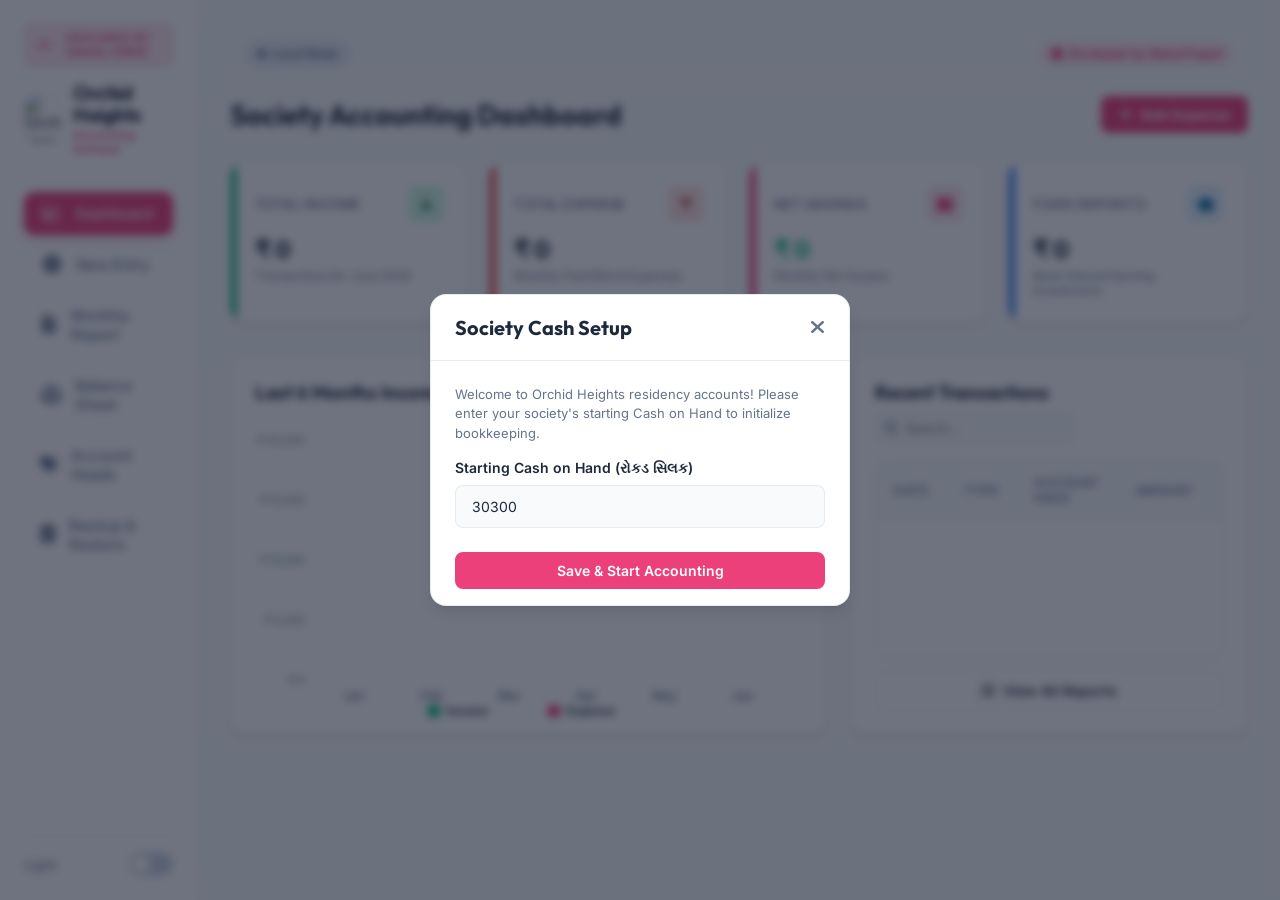
==== commit ddd727de: "Remove authentication system; sync directly with root collections for public collaboration" ====
--- a/index.html
+++ b/index.html
@@ -1012,7 +1012,7 @@
                 <button class="close-modal" id="cloud-sync-modal-close"><i class="fas fa-times"></i></button>
             </div>
             <div class="modal-body">
-                <!-- Config Setup Tab / Auth Tab -->
+                <!-- Config Setup Tab -->
                 <div id="cloud-sync-setup-step-1">
                     <p style="font-size: 13.5px; color: var(--text-muted); margin-bottom: 16px; line-height: 1.5;">
                         To sync data across devices in real-time, please configure your Firebase database keys. If you don't have a Firebase project, you can create one for free on the Firebase Console.
@@ -1045,37 +1045,7 @@
                         </div>
                         
                         <div style="display: flex; justify-content: flex-end; gap: 12px; margin-top: 20px;">
-                            <button type="submit" class="btn btn-primary" style="width: 100%; justify-content: center;">Save Config & Continue</button>
-                        </div>
-                    </form>
-                </div>
-
-                <div id="cloud-sync-setup-step-2" style="display: none;">
-                    <!-- Login / Registration Form -->
-                    <div style="display: flex; justify-content: space-between; align-items: center; margin-bottom: 16px;">
-                        <h4 id="cloud-auth-title" style="margin: 0; color: var(--text-main);">Sign In to Society Account</h4>
-                        <button type="button" class="btn btn-secondary px-2 py-1" id="btn-cloud-change-config" style="font-size: 11px; padding: 4px 8px; height: auto;">
-                            <i class="fas fa-cog"></i> Config
-                        </button>
-                    </div>
-
-                    <form id="cloud-auth-form">
-                        <div class="form-grid" style="grid-template-columns: 1fr; gap: 12px; margin-bottom: 16px;">
-                            <div class="form-group" style="margin-bottom: 0;">
-                                <label for="cloud-email">Email Address</label>
-                                <input type="email" id="cloud-email" class="form-control" placeholder="treasurer@orchid.com" required>
-                            </div>
-                            <div class="form-group" style="margin-bottom: 0;">
-                                <label for="cloud-password">Password</label>
-                                <input type="password" id="cloud-password" class="form-control" placeholder="Min. 6 characters" required minlength="6">
-                            </div>
-                        </div>
-
-                        <div style="display: flex; flex-direction: column; gap: 10px; margin-top: 20px;">
-                            <button type="submit" class="btn btn-primary" id="btn-cloud-auth-submit" style="width: 100%; justify-content: center;">Sign In</button>
-                            <button type="button" class="btn-text text-sm" id="btn-cloud-toggle-auth-mode" style="text-align: center; color: var(--primary); background: none; border: none; cursor: pointer; padding: 6px 0;">
-                                Need a new account? Register here
-                            </button>
+                            <button type="submit" class="btn btn-primary" style="width: 100%; justify-content: center;">Save Config & Connect</button>
                         </div>
                     </form>
                 </div>
@@ -1085,7 +1055,7 @@
                     <div style="text-align: center; padding: 20px 0;">
                         <i class="fas fa-check-circle" style="font-size: 48px; color: var(--success); margin-bottom: 12px;"></i>
                         <h4 style="color: var(--text-main);">Cloud Sync is Active</h4>
-                        <p style="font-size: 13.5px; color: var(--text-muted); margin-bottom: 20px;" id="cloud-sync-user-display">Logged in as: -</p>
+                        <p style="font-size: 13.5px; color: var(--text-muted); margin-bottom: 20px;">Anyone opening this website will see and edit the same data.</p>
                     </div>
 
                     <div style="background: var(--bg-app); border: 1px solid var(--border-color); border-radius: 8px; padding: 14px; margin-bottom: 24px; font-size: 13.5px;">
@@ -1100,8 +1070,8 @@
                     </div>
 
                     <div style="display: flex; gap: 12px;">
-                        <button type="button" class="btn btn-secondary" id="btn-cloud-logout" style="background-color: var(--danger-light); color: var(--danger-dark); border-color: var(--danger-light); flex-grow: 1; justify-content: center;">
-                            <i class="fas fa-sign-out-alt"></i> Sign Out
+                        <button type="button" class="btn btn-secondary" id="btn-cloud-disconnect" style="background-color: var(--danger-light); color: var(--danger-dark); border-color: var(--danger-light); flex-grow: 1; justify-content: center;">
+                            <i class="fas fa-unlink"></i> Disconnect / Disable Sync
                         </button>
                         <button type="button" class="btn btn-secondary" id="btn-cloud-close" style="flex-grow: 1; justify-content: center;">
                             Close
